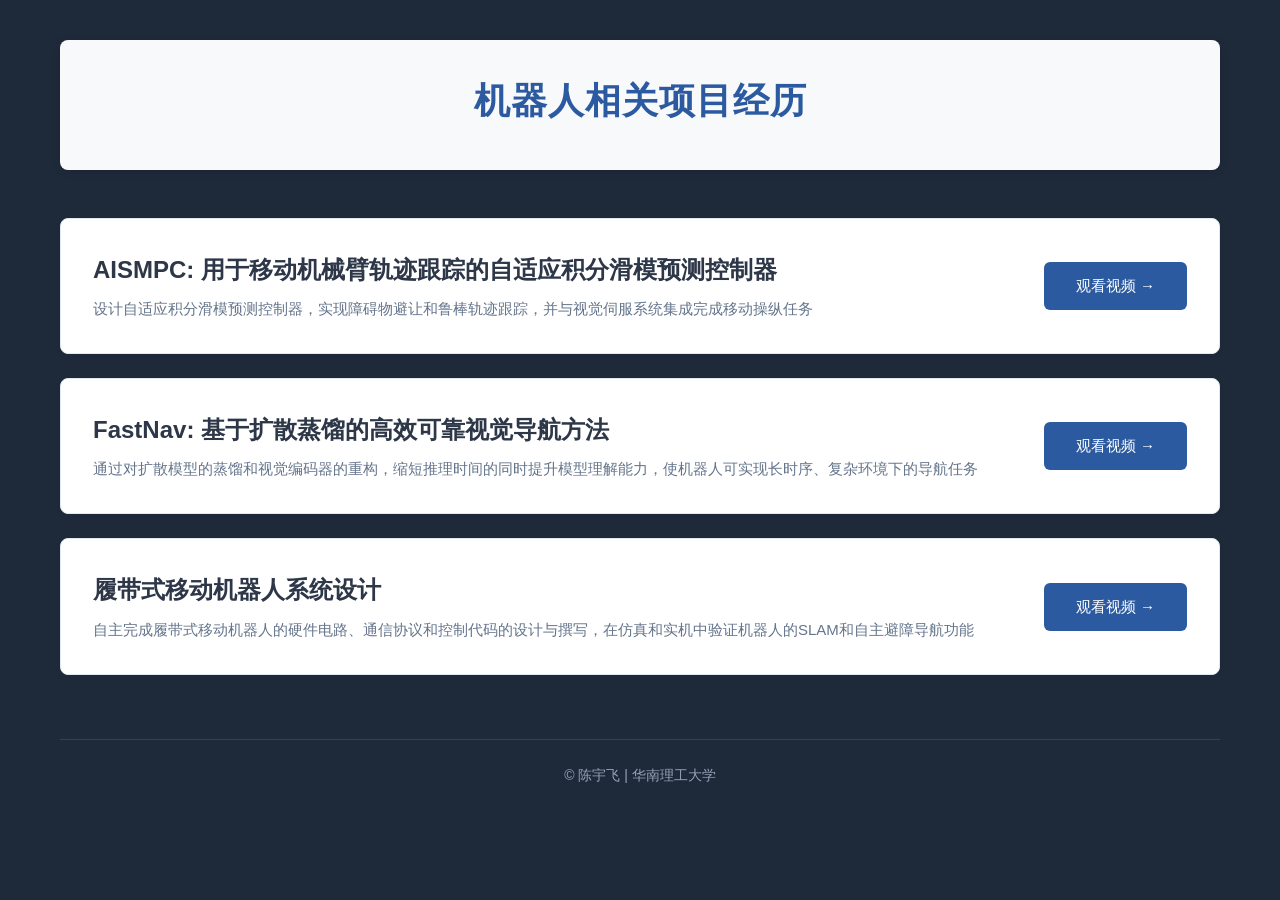
==== index.html @ dc477f25 "Update video links and footer copyright text" ====
<!DOCTYPE html>
<html lang="zh-CN">
<head>
    <meta charset="UTF-8">
    <meta name="viewport" content="width=device-width, initial-scale=1.0">
    <title>项目经历</title>
    <link rel="stylesheet" href="style.css">
</head>
<body>
    <div class="container">
        <header class="main-header">
            <h1>机器人相关项目经历</h1>
        </header>

        <main class="video-list">

            <div class="video-item">
                <div class="video-content">
                    <h2 class="video-title">AISMPC: 用于移动机械臂轨迹跟踪的自适应积分滑模预测控制器</h2>
                    <p class="video-description">设计自适应积分滑模预测控制器，实现障碍物避让和鲁棒轨迹跟踪，并与视觉伺服系统集成完成移动操纵任务</p>
                </div>
                <a href="AISMPC.html" class="video-button">观看视频 →</a>
            </div>


            <div class="video-item"> 
                <div class="video-content">
                    <h2 class="video-title">FastNav: 基于扩散蒸馏的高效可靠视觉导航方法</h2>
                    <p class="video-description">通过对扩散模型的蒸馏和视觉编码器的重构，缩短推理时间的同时提升模型理解能力，使机器人可实现长时序、复杂环境下的导航任务</p>
                </div>
                <a href="FastNav.html" class="video-button">观看视频 →</a>
            </div>


            <div class="video-item">
                <div class="video-content">
                    <h2 class="video-title">履带式移动机器人系统设计</h2>
                    <p class="video-description">自主完成履带式移动机器人的硬件电路、通信协议和控制代码的设计与撰写，在仿真和实机中验证机器人的SLAM和自主避障导航功能</p>
                </div>
                <a href="TrackedRobot.html" class="video-button">观看视频 →</a>
            </div>
        </main>

        <footer class="main-footer">
            <p>&copy; 陈宇飞 | 华南理工大学</p>
        </footer>
    </div>
</body>
</html>
---- style.css ----
/* ========================================
   科研风格视频网站样式表
   配色方案：深蓝灰 + 专业蓝
   适配分辨率：1920x1080
   ======================================== */

/* === 全局样式 === */
* {
    margin: 0;
    padding: 0;
    box-sizing: border-box;
}

body {
    font-family: 'Segoe UI', 'Microsoft YaHei', -apple-system, BlinkMacSystemFont, sans-serif;
    line-height: 1.6;
    color: #2d3748;
    background-color: #1e2a3a;
    min-height: 100vh;
}

/* === 主页面样式 === */
.container {
    max-width: 1200px;
    margin: 0 auto;
    padding: 40px 20px;
}

.main-header {
    text-align: center;
    margin-bottom: 48px;
    padding: 32px 0;
    background-color: #f8f9fa;
    border-radius: 8px;
    box-shadow: 0 2px 8px rgba(0, 0, 0, 0.1);
}

.main-header h1 {
    font-size: 36px;
    font-weight: 600;
    color: #2c5aa0;
    margin-bottom: 8px;
    letter-spacing: 1px;
}

.subtitle {
    font-size: 16px;
    color: #64748b;
    font-weight: 400;
    text-transform: uppercase;
    letter-spacing: 2px;
}

/* === 视频列表样式 === */
.video-list {
    display: flex;
    flex-direction: column;
    gap: 24px;
}

.video-item {
    display: flex;
    align-items: center;
    gap: 24px;
    padding: 32px;
    background-color: #ffffff;
    border: 1px solid #e2e8f0;
    border-radius: 8px;
    box-shadow: 0 2px 4px rgba(0, 0, 0, 0.05);
    transition: all 0.3s ease;
}

.video-item:hover {
    border-color: #2c5aa0;
    box-shadow: 0 4px 12px rgba(44, 90, 160, 0.15);
    transform: translateY(-2px);
}

.video-icon {
    font-size: 48px;
    flex-shrink: 0;
}

.video-content {
    flex: 1;
}

.video-title {
    font-size: 24px;
    font-weight: 600;
    color: #2d3748;
    margin-bottom: 8px;
}

.video-description {
    font-size: 15px;
    color: #64748b;
    line-height: 1.6;
}

.video-button {
    display: inline-block;
    padding: 12px 32px;
    background-color: #2c5aa0;
    color: #ffffff;
    text-decoration: none;
    border-radius: 6px;
    font-size: 15px;
    font-weight: 500;
    transition: all 0.3s ease;
    white-space: nowrap;
}

.video-button:hover {
    background-color: #1e4a8a;
    transform: translateX(4px);
    box-shadow: 0 4px 8px rgba(44, 90, 160, 0.3);
}

/* === 页脚样式 === */
.main-footer {
    text-align: center;
    margin-top: 64px;
    padding: 24px 0;
    color: #94a3b8;
    font-size: 14px;
    border-top: 1px solid #334155;
}

/* === 视频播放页面样式 === */
.video-page {
    background-color: #0f1419;
    color: #e2e8f0;
}

.video-container {
    max-width: 1800px;
    margin: 0 auto;
    padding: 20px;
}

.video-header {
    display: flex;
    align-items: center;
    gap: 32px;
    padding: 24px 0;
    margin-bottom: 32px;
    border-bottom: 1px solid #334155;
}

.back-button {
    display: inline-block;
    padding: 10px 24px;
    background-color: #2c5aa0;
    color: #ffffff;
    text-decoration: none;
    border-radius: 6px;
    font-size: 15px;
    font-weight: 500;
    transition: all 0.3s ease;
}

.back-button:hover {
    background-color: #1e4a8a;
    transform: translateX(-4px);
}

.video-page-title {
    font-size: 28px;
    font-weight: 600;
    color: #f8f9fa;
}

/* === 视频播放器样式 === */
.video-main {
    display: flex;
    flex-direction: column;
    align-items: center;
    gap: 24px;
}

.video-wrapper {
    width: 100%;
    max-width: 1280px;
    background-color: #000000;
    border-radius: 8px;
    overflow: hidden;
    box-shadow: 0 8px 24px rgba(0, 0, 0, 0.4);
}

.video-wrapper video {
    width: 100%;
    height: auto;
    display: block;
    aspect-ratio: 16 / 9;
}

/* === 视频信息区域 === */
.video-info {
    width: 100%;
    max-width: 1600px;
    padding: 24px 32px;
    background-color: #1e2a3a;
    border: 1px solid #334155;
    border-radius: 8px;
}

.video-description-text {
    font-size: 15px;
    color: #94a3b8;
    line-height: 1.8;
}

/* === 响应式设计 === */
@media (max-width: 1024px) {
    .video-item {
        flex-direction: column;
        text-align: center;
    }
    
    .video-button {
        align-self: center;
    }
}

@media (max-width: 768px) {
    .main-header h1 {
        font-size: 28px;
    }
    
    .video-title {
        font-size: 20px;
    }
    
    .video-header {
        flex-direction: column;
        align-items: flex-start;
    }
    
    .video-page-title {
        font-size: 24px;
    }
}

/* === 视频控件自定义（可选） === */
video::-webkit-media-controls-panel {
    background-color: rgba(30, 42, 58, 0.9);
}

video::-webkit-media-controls-play-button,
video::-webkit-media-controls-volume-slider {
    filter: brightness(1.2);
}
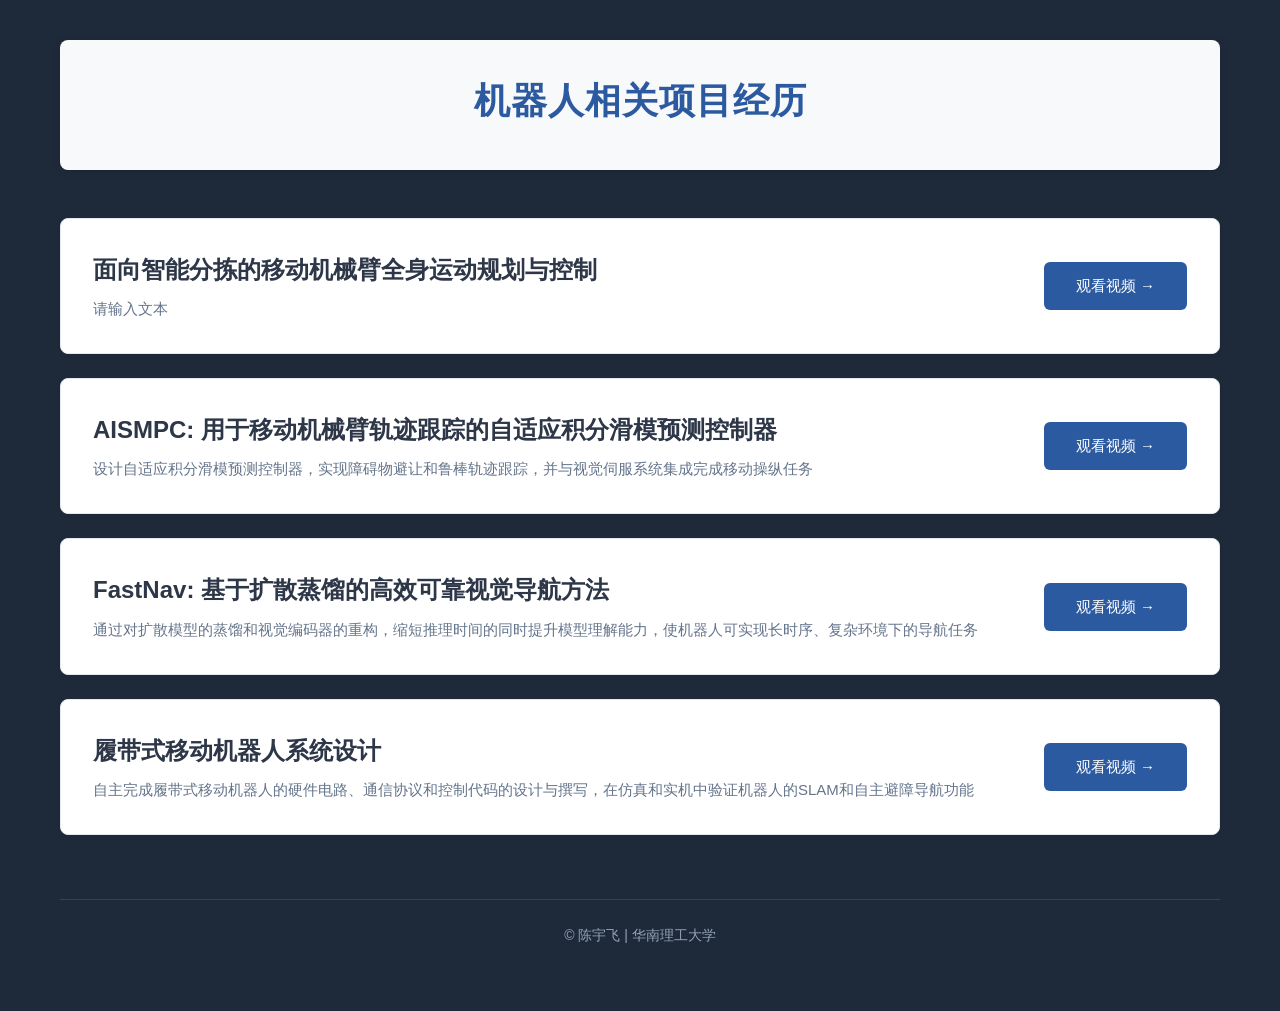
==== commit fb8ea26c: "Add new video item for mobile robotic arm control" ====
--- a/index.html
+++ b/index.html
@@ -13,6 +13,14 @@
         </header>
 
         <main class="video-list">
+
+            <div class="video-item">
+                <div class="video-content">
+                    <h2 class="video-title">面向智能分拣的移动机械臂全身运动规划与控制</h2>
+                    <p class="video-description">请输入文本</p>
+                </div>
+                <a href="AISMPC.html" class="video-button">观看视频 →</a>
+            </div>
 
             <div class="video-item">
                 <div class="video-content">
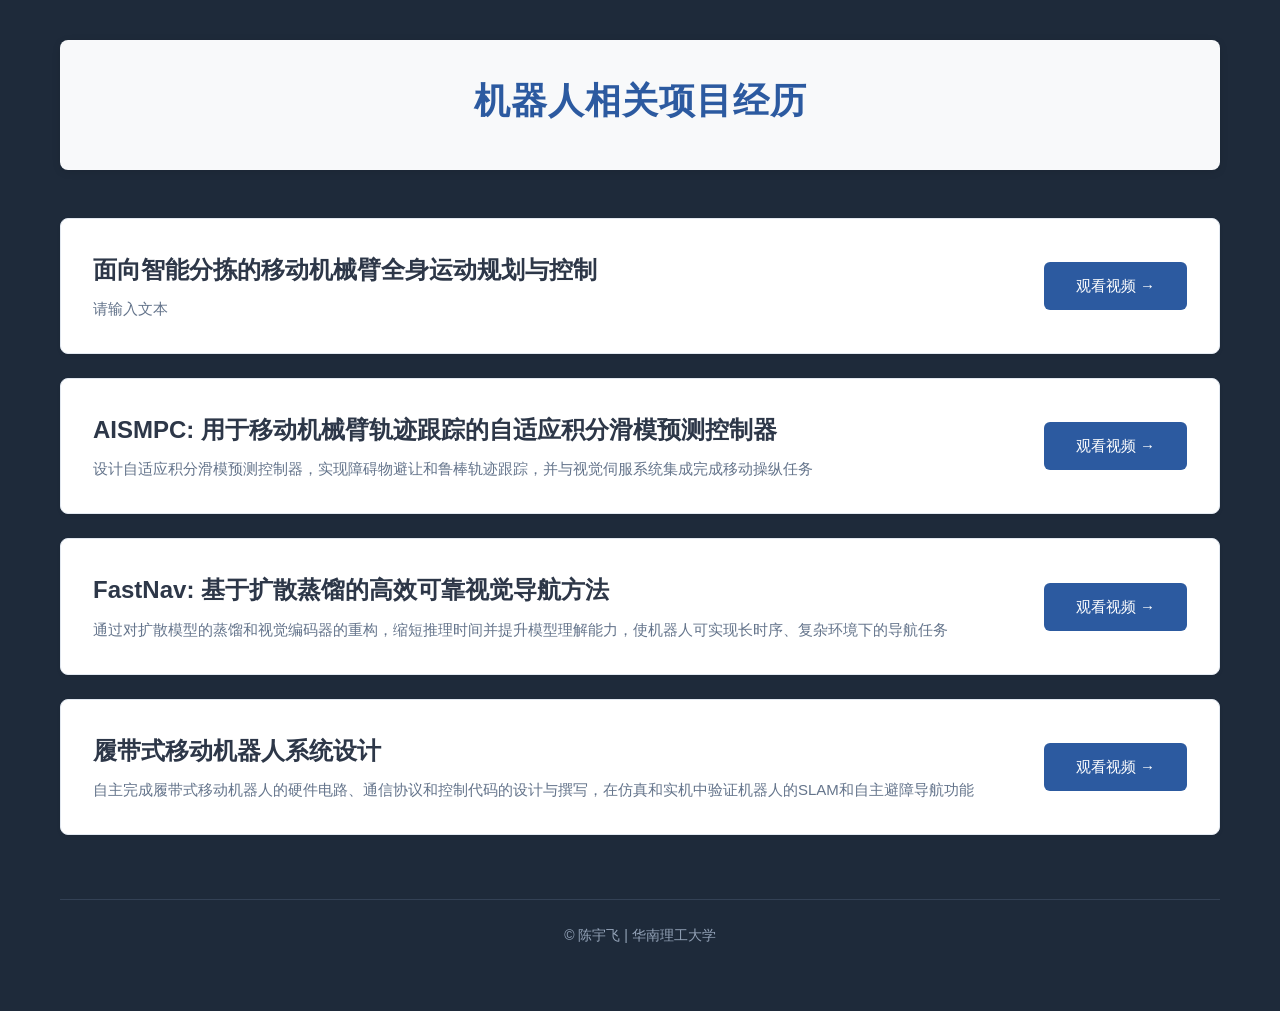
==== commit 77e81802: "Fix grammatical error in video description" ====
--- a/index.html
+++ b/index.html
@@ -19,7 +19,7 @@
                     <h2 class="video-title">面向智能分拣的移动机械臂全身运动规划与控制</h2>
                     <p class="video-description">请输入文本</p>
                 </div>
-                <a href="AISMPC.html" class="video-button">观看视频 →</a>
+                <a href="MobileManipulation.html" class="video-button">观看视频 →</a>
             </div>
 
             <div class="video-item">
@@ -34,7 +34,7 @@
             <div class="video-item"> 
                 <div class="video-content">
                     <h2 class="video-title">FastNav: 基于扩散蒸馏的高效可靠视觉导航方法</h2>
-                    <p class="video-description">通过对扩散模型的蒸馏和视觉编码器的重构，缩短推理时间的同时提升模型理解能力，使机器人可实现长时序、复杂环境下的导航任务</p>
+                    <p class="video-description">通过对扩散模型的蒸馏和视觉编码器的重构，缩短推理时间并提升模型理解能力，使机器人可实现长时序、复杂环境下的导航任务</p>
                 </div>
                 <a href="FastNav.html" class="video-button">观看视频 →</a>
             </div>
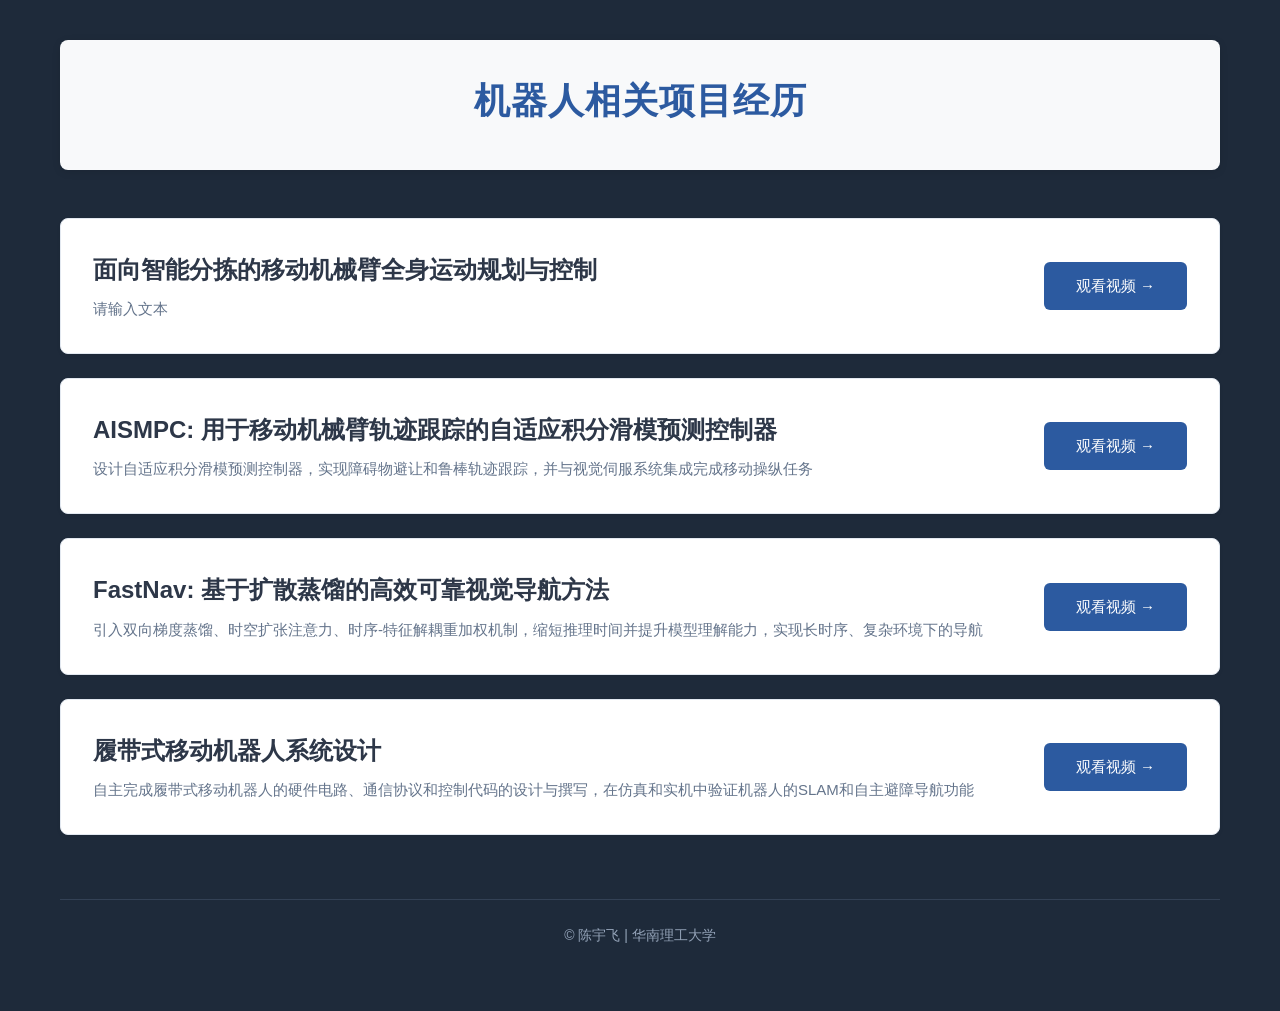
==== commit f011859b: "Update video description for FastNav method" ====
--- a/index.html
+++ b/index.html
@@ -34,7 +34,7 @@
             <div class="video-item"> 
                 <div class="video-content">
                     <h2 class="video-title">FastNav: 基于扩散蒸馏的高效可靠视觉导航方法</h2>
-                    <p class="video-description">通过对扩散模型的蒸馏和视觉编码器的重构，缩短推理时间并提升模型理解能力，使机器人可实现长时序、复杂环境下的导航任务</p>
+                    <p class="video-description">引入双向梯度蒸馏、时空扩张注意力、时序-特征解耦重加权机制，缩短推理时间并提升模型理解能力，实现长时序、复杂环境下的导航</p>
                 </div>
                 <a href="FastNav.html" class="video-button">观看视频 →</a>
             </div>
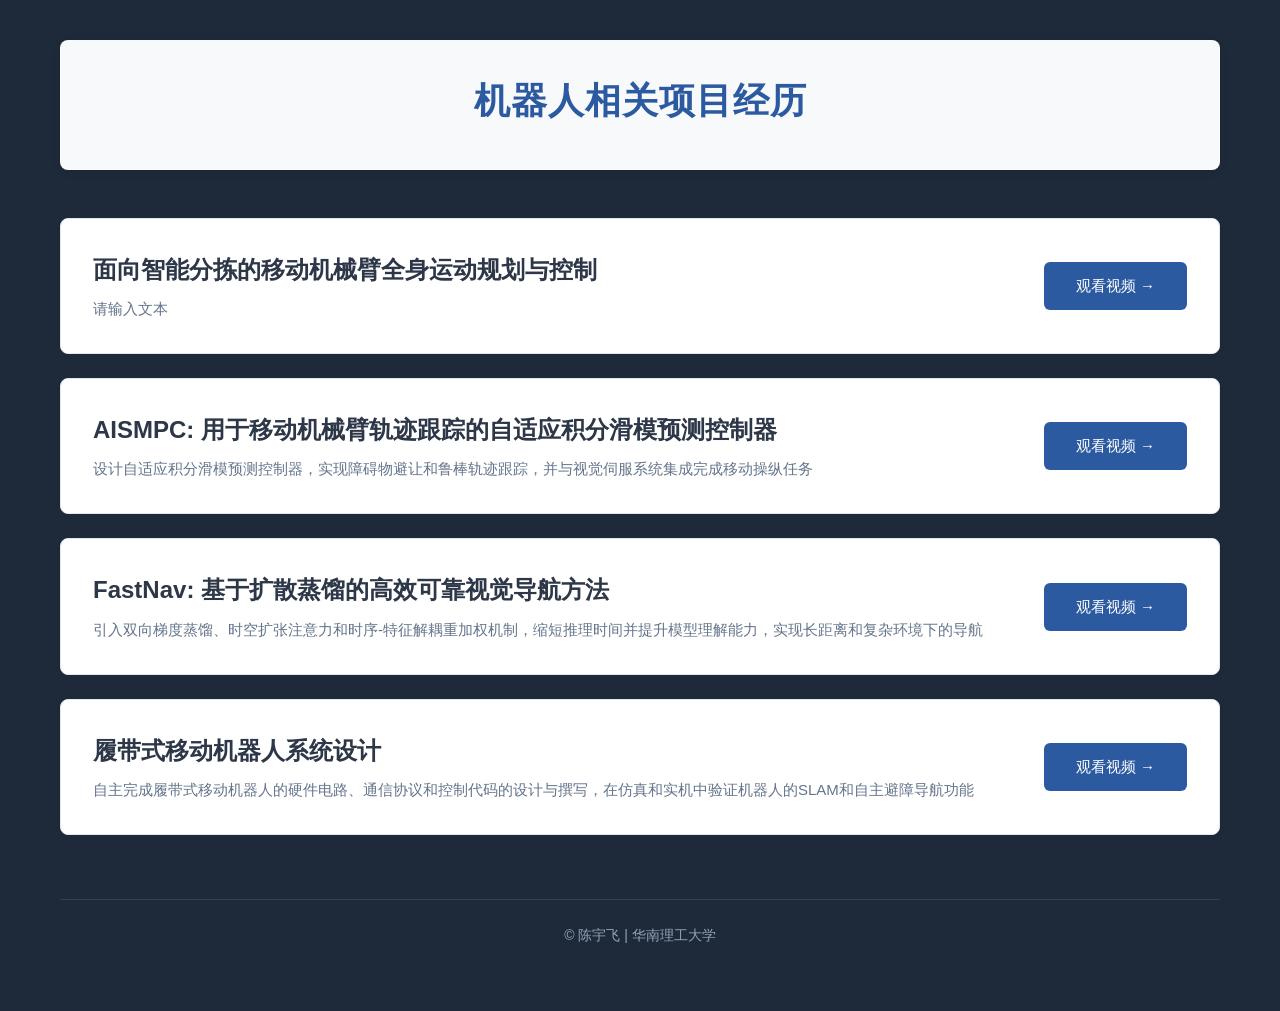
==== commit 850dd122: "Update index.html" ====
--- a/index.html
+++ b/index.html
@@ -34,7 +34,7 @@
             <div class="video-item"> 
                 <div class="video-content">
                     <h2 class="video-title">FastNav: 基于扩散蒸馏的高效可靠视觉导航方法</h2>
-                    <p class="video-description">引入双向梯度蒸馏、时空扩张注意力、时序-特征解耦重加权机制，缩短推理时间并提升模型理解能力，实现长时序、复杂环境下的导航</p>
+                    <p class="video-description">引入双向梯度蒸馏、时空扩张注意力和时序-特征解耦重加权机制，缩短推理时间并提升模型理解能力，实现长距离和复杂环境下的导航</p>
                 </div>
                 <a href="FastNav.html" class="video-button">观看视频 →</a>
             </div>
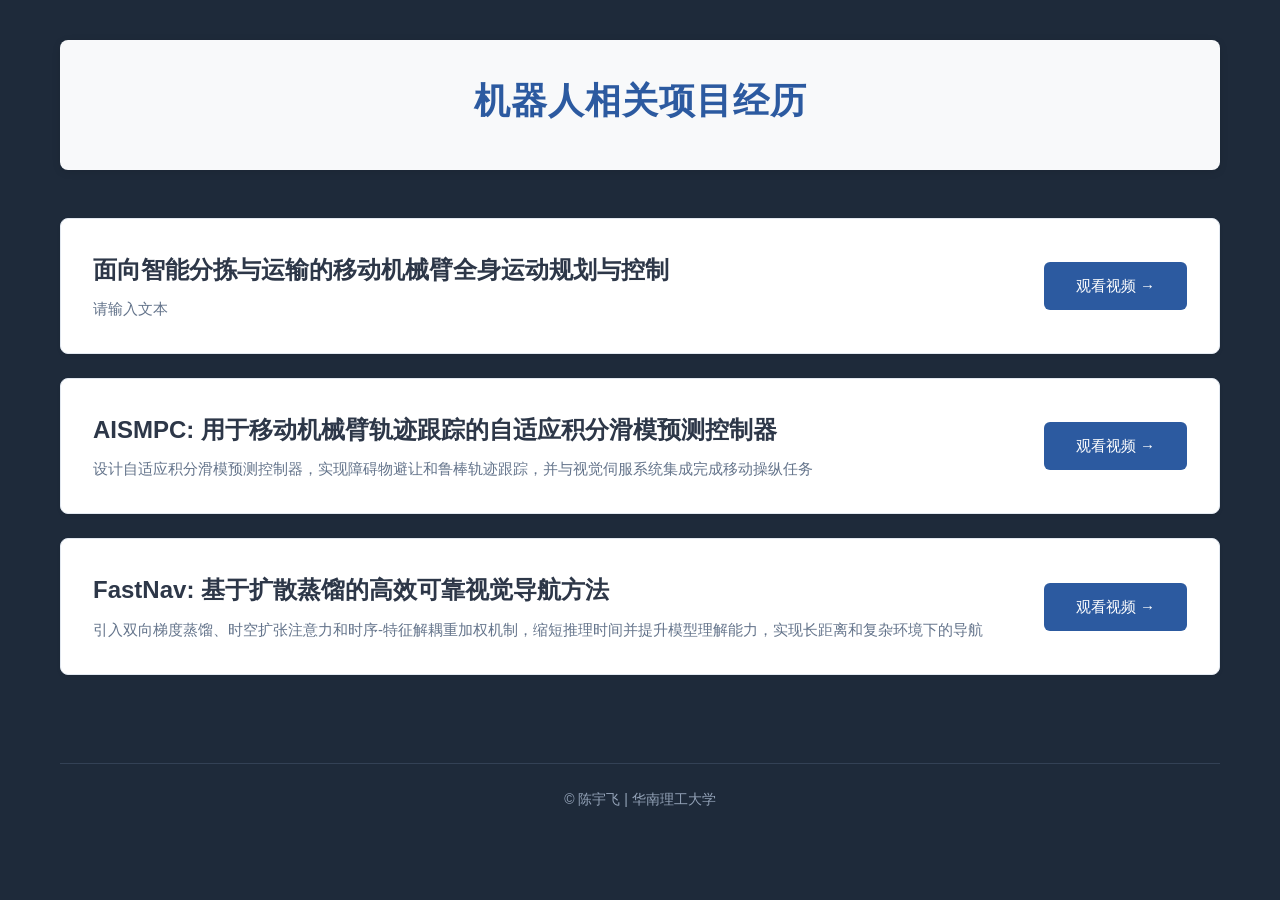
==== commit 045e2fb4: "Update video title and remove commented section" ====
--- a/index.html
+++ b/index.html
@@ -16,7 +16,7 @@
 
             <div class="video-item">
                 <div class="video-content">
-                    <h2 class="video-title">面向智能分拣的移动机械臂全身运动规划与控制</h2>
+                    <h2 class="video-title">面向智能分拣与运输的移动机械臂全身运动规划与控制</h2>
                     <p class="video-description">请输入文本</p>
                 </div>
                 <a href="MobileManipulation.html" class="video-button">观看视频 →</a>
@@ -39,7 +39,7 @@
                 <a href="FastNav.html" class="video-button">观看视频 →</a>
             </div>
 
-
+<!-- 
             <div class="video-item">
                 <div class="video-content">
                     <h2 class="video-title">履带式移动机器人系统设计</h2>
@@ -47,7 +47,7 @@
                 </div>
                 <a href="TrackedRobot.html" class="video-button">观看视频 →</a>
             </div>
-        </main>
+        </main> -->
 
         <footer class="main-footer">
             <p>&copy; 陈宇飞 | 华南理工大学</p>
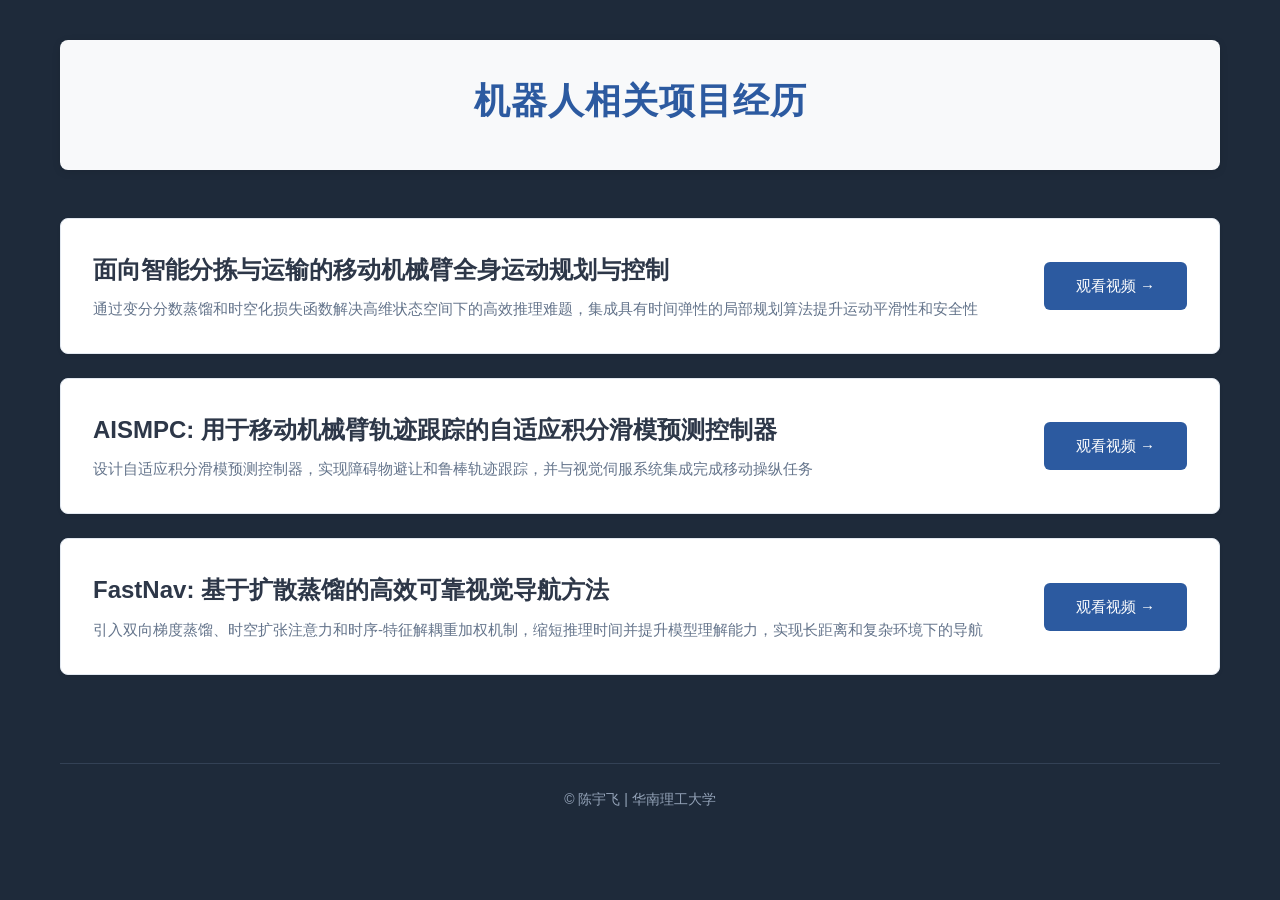
==== commit 35ff4844: "Revise video description for clarity and detail Updated video description with detailed information " ====
--- a/index.html
+++ b/index.html
@@ -17,7 +17,7 @@
             <div class="video-item">
                 <div class="video-content">
                     <h2 class="video-title">面向智能分拣与运输的移动机械臂全身运动规划与控制</h2>
-                    <p class="video-description">请输入文本</p>
+                    <p class="video-description">通过变分分数蒸馏和时空化损失函数解决高维状态空间下的高效推理难题，集成具有时间弹性的局部规划算法提升运动平滑性和安全性</p>
                 </div>
                 <a href="MobileManipulation.html" class="video-button">观看视频 →</a>
             </div>
